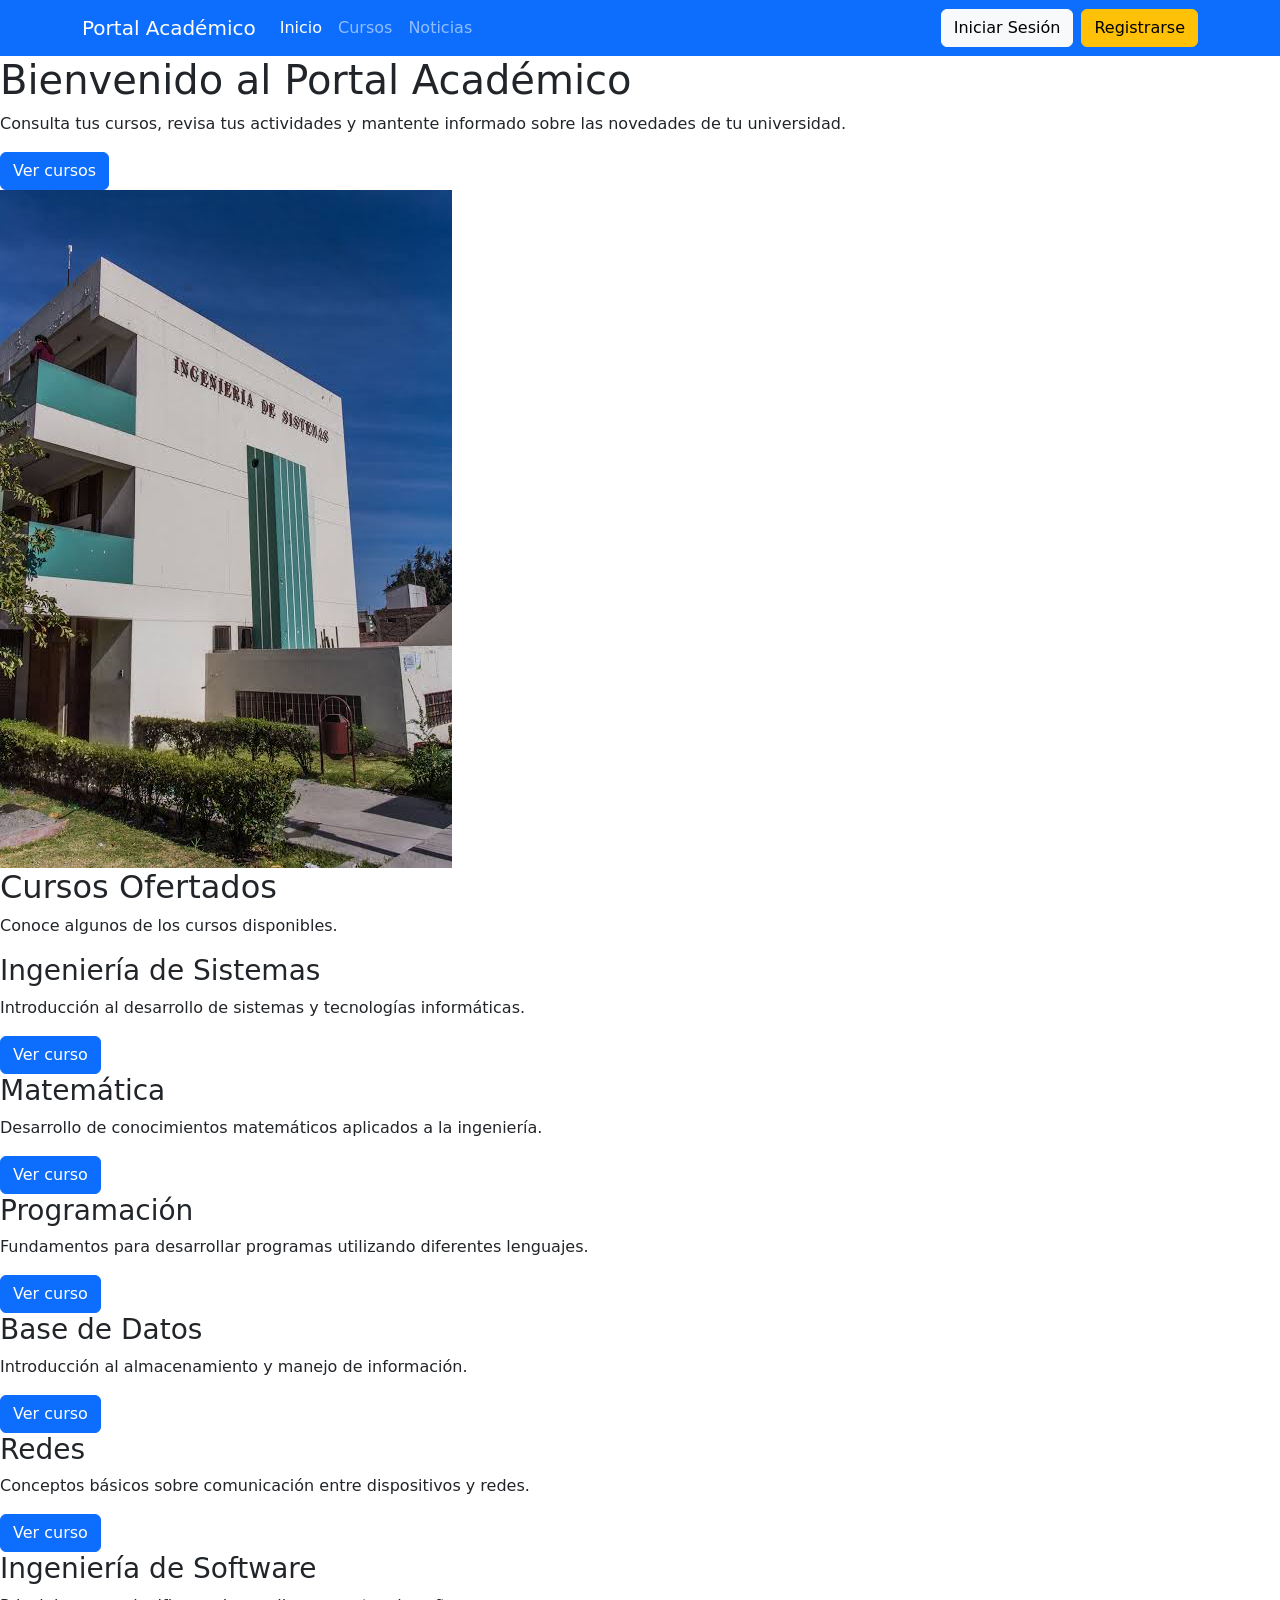
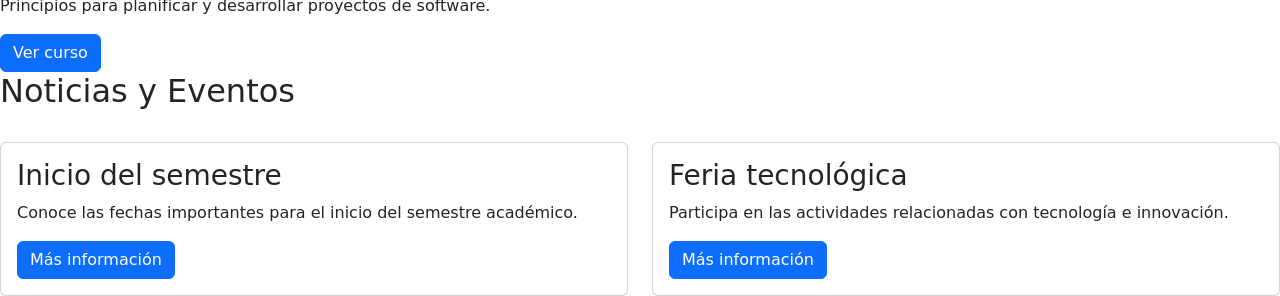
==== Lab03/index.html @ 627c2c12 "Laboratorio 03" ====
<!DOCTYPE html>
<html lang="es">

<head>
    <meta charset="UTF-8">
    <meta name="viewport" content="width=device-width, initial-scale=1.0">

    <title>Sistema de Gestión Académica</title>
    <link href="https://cdn.jsdelivr.net/npm/bootstrap@5.3.8/dist/css/bootstrap.min.css" rel="stylesheet">
    <link rel="stylesheet" href="css/estilos.css">
</head>

<body>
    <nav class="navbar navbar-expand-lg navbar-dark bg-primary">

        <div class="container">

            <a class="navbar-brand" href="#">
                Portal Académico
            </a>
            <button class="navbar-toggler"
                    type="button"
                    data-bs-toggle="collapse"
                    data-bs-target="#menu">

                <span class="navbar-toggler-icon"></span>

            </button>
            <div class="collapse navbar-collapse" id="menu">

                <ul class="navbar-nav me-auto">

                    <li class="nav-item">
                        <a class="nav-link active" href="#">
                            Inicio
                        </a>
                    </li>

                    <li class="nav-item">
                        <a class="nav-link" href="#cursos">
                            Cursos
                        </a>
                    </li>

                    <li class="nav-item">
                        <a class="nav-link" href="#noticias">
                            Noticias
                        </a>
                    </li>

                </ul>

                <div class="d-flex gap-2">

                    <a href="#" class="btn btn-light">
                        Iniciar Sesión
                    </a>

                    <a href="#" class="btn btn-warning">
                        Registrarse
                    </a>

                </div>

            </div>

        </div>

    </nav>
    <main>

        <section class="hero">

            <div class="hero-text">

                <h1>
                    Bienvenido al Portal Académico
                </h1>

                <p>
                    Consulta tus cursos, revisa tus actividades
                    y mantente informado sobre las novedades
                    de tu universidad.
                </p>

                <a href="#cursos" class="btn btn-primary">
                    Ver cursos
                </a>

            </div>

            <div class="hero-image">
                <img src="img/images.jpg" alt="Imagen de la universidad">
            </div>

        </section>

        <section id="cursos" class="cursos">

            <h2>
                Cursos Ofertados
            </h2>
            <p class="descripcion">
                Conoce algunos de los cursos disponibles.
            </p>
            <div class="card-grid">
                <div class="curso-card">
                    <h3>
                        Ingeniería de Sistemas
                    </h3>
                    <p>
                        Introducción al desarrollo de sistemas
                        y tecnologías informáticas.
                    </p>
                    <button class="btn btn-primary">
                        Ver curso
                    </button>
                </div>
                <div class="curso-card">
                    <h3>
                        Matemática
                    </h3>
                    <p>
                        Desarrollo de conocimientos matemáticos
                        aplicados a la ingeniería.
                    </p>
                    <button class="btn btn-primary">
                        Ver curso
                    </button>

                </div>
                <div class="curso-card">
                    <h3>
                        Programación
                    </h3>
                    <p>
                        Fundamentos para desarrollar programas
                        utilizando diferentes lenguajes.
                    </p>

                    <button class="btn btn-primary">
                        Ver curso
                    </button>

                </div>
                <div class="curso-card">
                    <h3>
                        Base de Datos
                    </h3>
                    <p>
                        Introducción al almacenamiento y manejo
                        de información.
                    </p>
                    <button class="btn btn-primary">
                        Ver curso
                    </button>

                </div>
                <div class="curso-card">
                    <h3>
                        Redes
                    </h3>
                    <p>
                        Conceptos básicos sobre comunicación
                        entre dispositivos y redes.
                    </p>
                    <button class="btn btn-primary">
                        Ver curso
                    </button>
                </div>
                <div class="curso-card">

                    <h3>
                        Ingeniería de Software
                    </h3>

                    <p>
                        Principios para planificar y desarrollar
                        proyectos de software.
                    </p>

                    <button class="btn btn-primary">
                        Ver curso
                    </button>

                </div>

            </div>

        </section>
        <section id="noticias" class="noticias">

            <h2>
                Noticias y Eventos
            </h2>

            <div class="row g-4 mt-2">
                <div class="col-md-6">

                    <div class="card h-100">

                        <div class="card-body">

                            <h3 class="card-title">
                                Inicio del semestre
                            </h3>

                            <p class="card-text">
                                Conoce las fechas importantes
                                para el inicio del semestre académico.
                            </p>

                            <button class="btn btn-primary"
                                    data-bs-toggle="modal"
                                    data-bs-target="#modalNoticia">

                                Más información

                            </button>

                        </div>

                    </div>

                </div>
                <div class="col-md-6">

                    <div class="card h-100">

                        <div class="card-body">

                            <h3 class="card-title">
                                Feria tecnológica
                            </h3>

                            <p class="card-text">
                                Participa en las actividades
                                relacionadas con tecnología e innovación.
                            </p>

                            <button class="btn btn-primary"
                                    data-bs-toggle="modal"
                                    data-bs-target="#modalNoticia">

                                Más información

                            </button>

                        </div>

                    </div>

                </div>

            </div>

        </section>

    </main>

    <div class="modal fade" id="modalNoticia" tabindex="-1">

        <div class="modal-dialog">

            <div class="modal-content">

                <div class="modal-header">

                    <h5 class="modal-title">
                        Información
                    </h5>

                    <button type="button"
                            class="btn-close"
                            data-bs-dismiss="modal">
                    </button>

                </div>


                <div class="modal-body">

                    <p>
                        Para obtener más información sobre
                        las actividades académicas, revisa
                        el calendario de la universidad.
                    </p>

                </div>


                <div class="modal-footer">

                    <button type="button"
                            class="btn btn-secondary"
                            data-bs-dismiss="modal">

                        Cerrar

                    </button>

                </div>

            </div>

        </div>

    </div>

    <script src="https://cdn.jsdelivr.net/npm/bootstrap@5.3.8/dist/js/bootstrap.bundle.min.js">
    </script>

</body>

</html>
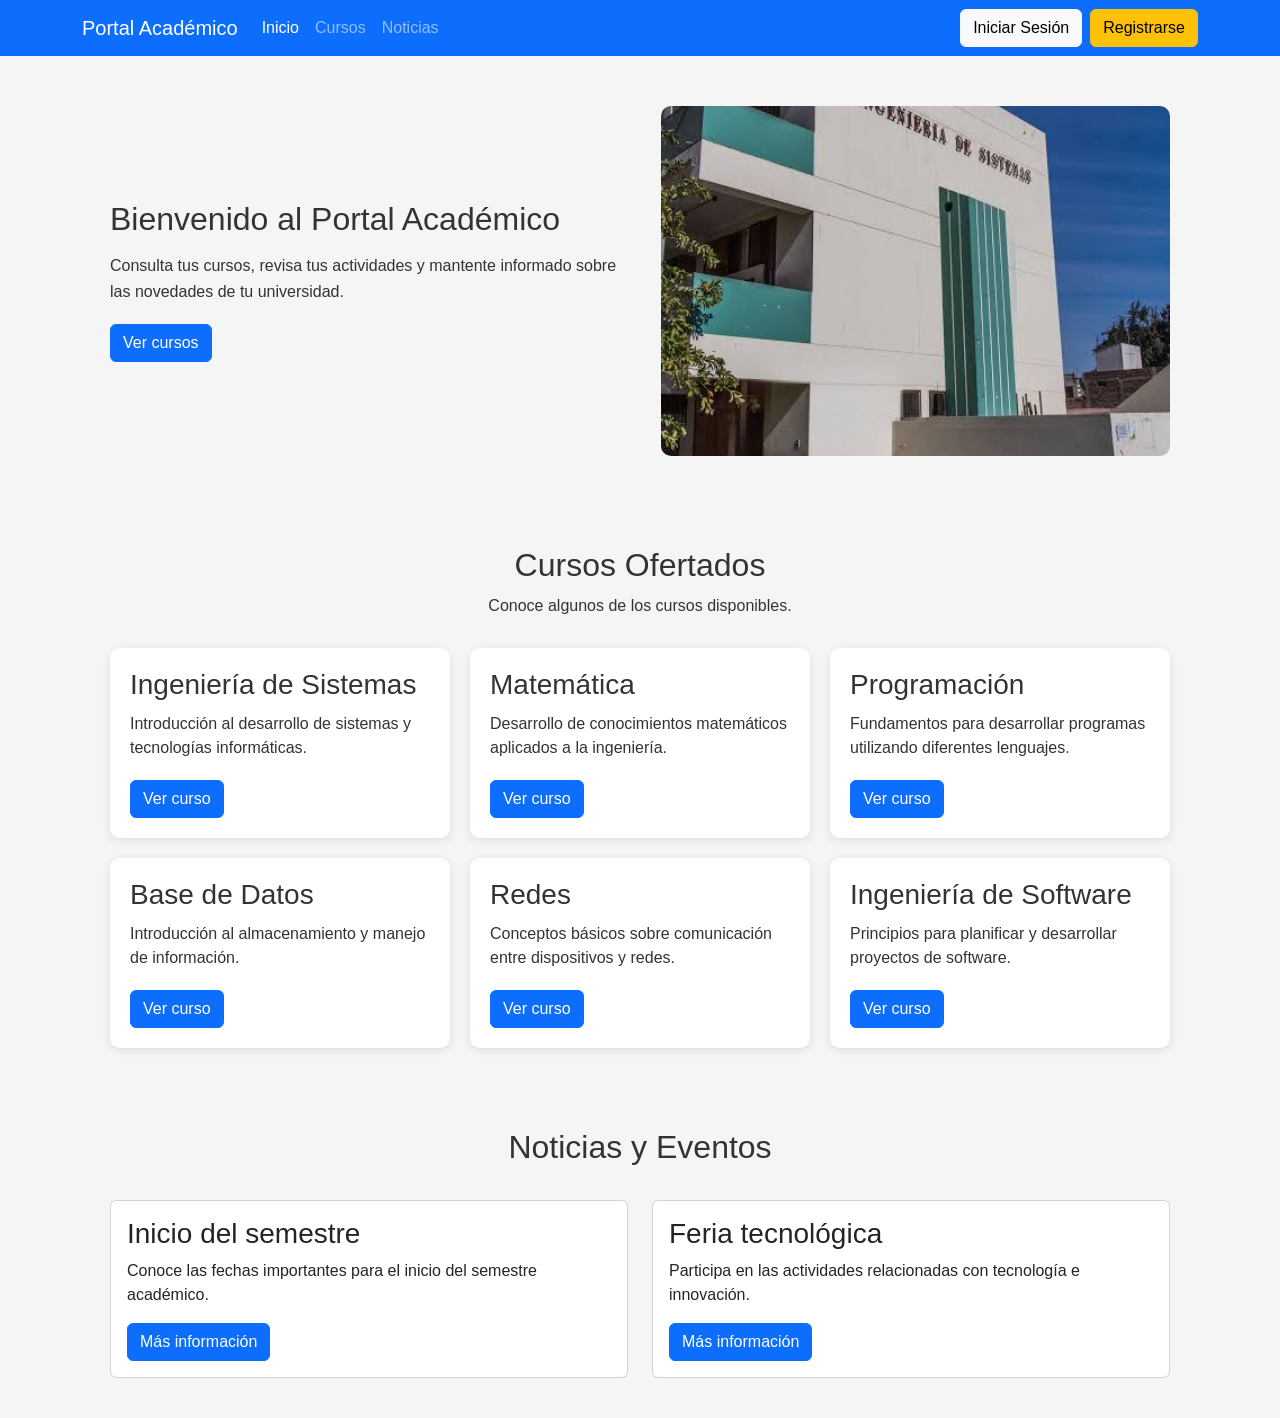
==== commit 51893b63: "Modificación style.css colxfil" ====
--- a/Lab03/index.html
+++ b/Lab03/index.html
@@ -7,7 +7,7 @@
 
     <title>Sistema de Gestión Académica</title>
     <link href="https://cdn.jsdelivr.net/npm/bootstrap@5.3.8/dist/css/bootstrap.min.css" rel="stylesheet">
-    <link rel="stylesheet" href="css/estilos.css">
+    <link rel="stylesheet" href="style.css">
 </head>
 
 <body>
--- a/Lab03/style.css
+++ b/Lab03/style.css
@@ -0,0 +1,123 @@
+* {
+    box-sizing: border-box;
+    margin: 0;
+    padding: 0;
+}
+
+body {
+    font-family: Arial, sans-serif;
+    background-color: #f5f5f5;
+    color: #333;
+}
+
+.hero {
+    display: flex;
+    flex-direction: column;
+    gap: 30px;
+    padding: 40px 20px;
+    max-width: 1100px;
+    margin: auto;
+}
+
+.hero-text {
+    text-align: center;
+}
+
+.hero-text h1 {
+    font-size: 32px;
+    margin-bottom: 15px;
+}
+
+.hero-text p {
+    margin-bottom: 20px;
+    line-height: 1.6;
+}
+
+.hero-image img {
+    width: 100%;
+    border-radius: 10px;
+}
+
+.cursos {
+    padding: 40px 20px;
+    max-width: 1100px;
+    margin: auto;
+}
+
+.cursos h2,
+.noticias h2 {
+    text-align: center;
+    margin-bottom: 10px;
+}
+
+.descripcion {
+    text-align: center;
+    margin-bottom: 30px;
+}
+
+.card-grid {
+    display: grid;
+    grid-template-columns: 1fr;
+    gap: 20px;
+}
+
+.curso-card {
+    background-color: white;
+    padding: 20px;
+    border-radius: 10px;
+    box-shadow: 0 2px 8px rgba(0, 0, 0, 0.1);
+}
+
+.curso-card h3 {
+    margin-bottom: 10px;
+}
+
+.curso-card p {
+    line-height: 1.5;
+    margin-bottom: 20px;
+}
+
+.noticias {
+    padding: 40px 20px;
+    max-width: 1100px;
+    margin: auto;
+}
+
+@media (min-width: 576px) {
+    .card-grid {
+        grid-template-columns: repeat(2, 1fr);
+    }
+}
+
+@media (min-width: 992px) {
+    .hero {
+        flex-direction: row;
+        align-items: center;
+        justify-content: space-between;
+        min-height: 450px;
+    }
+
+    .hero-text {
+        width: 48%;
+        text-align: left;
+    }
+
+    .hero-image {
+        width: 48%;
+    }
+
+    .hero-image img {
+        width: 100%;
+        max-height: 350px;
+        object-fit: cover;
+    }
+
+    .card-grid {
+        grid-template-columns: repeat(3, 1fr);
+    }
+
+    .noticias {
+        max-width: 1100px;
+    }
+
+}
